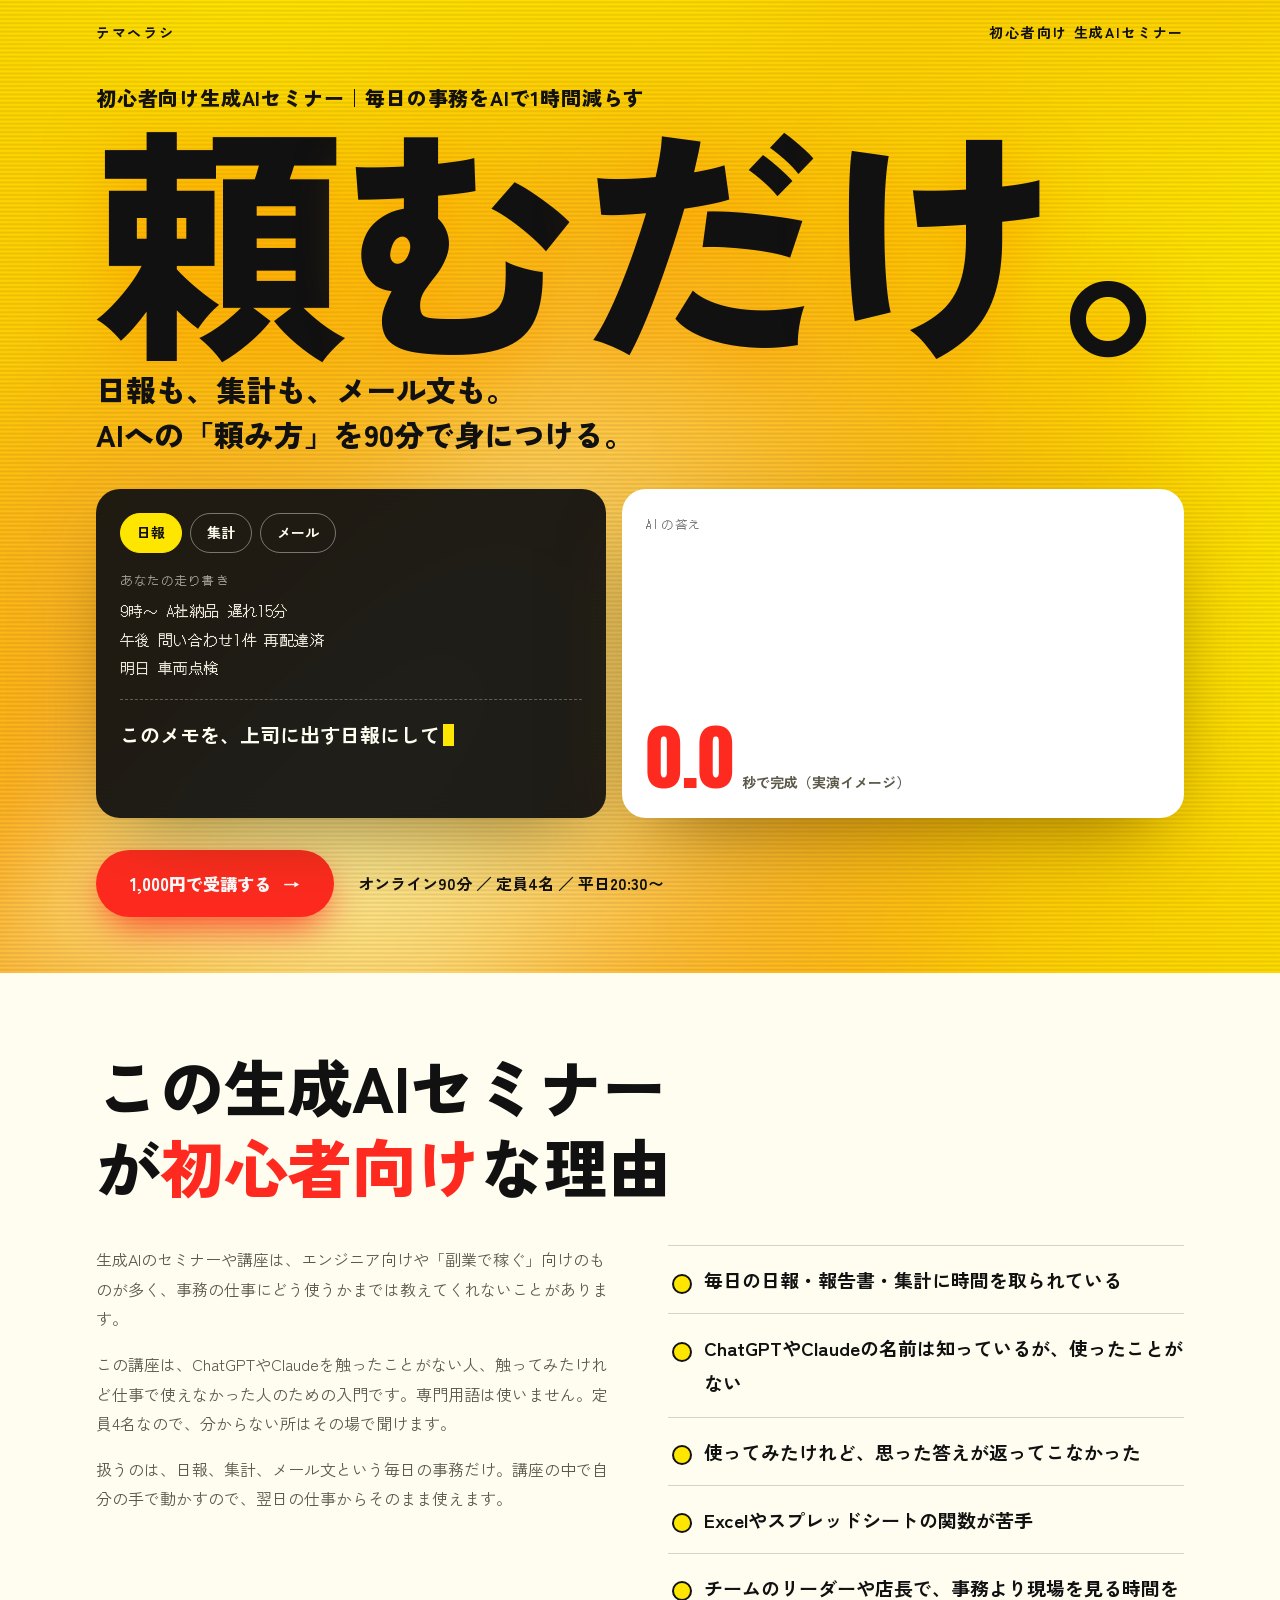
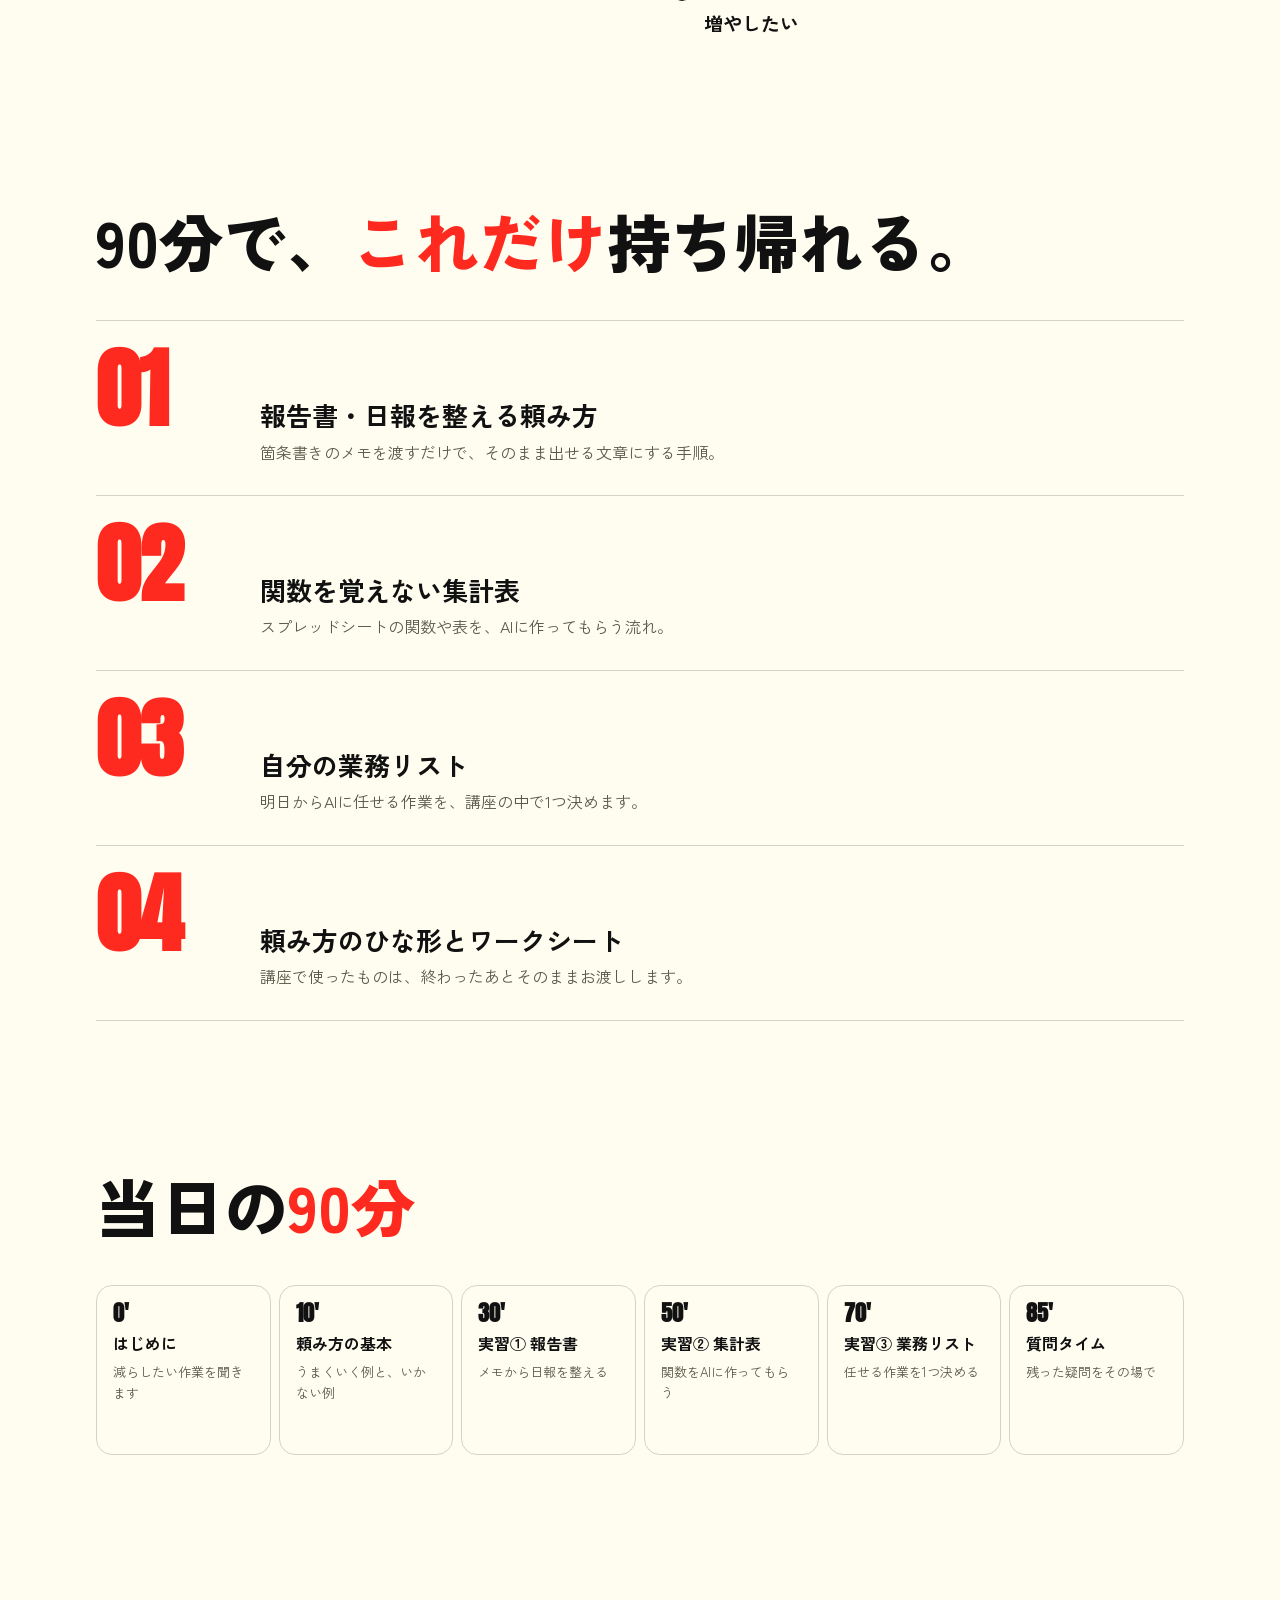
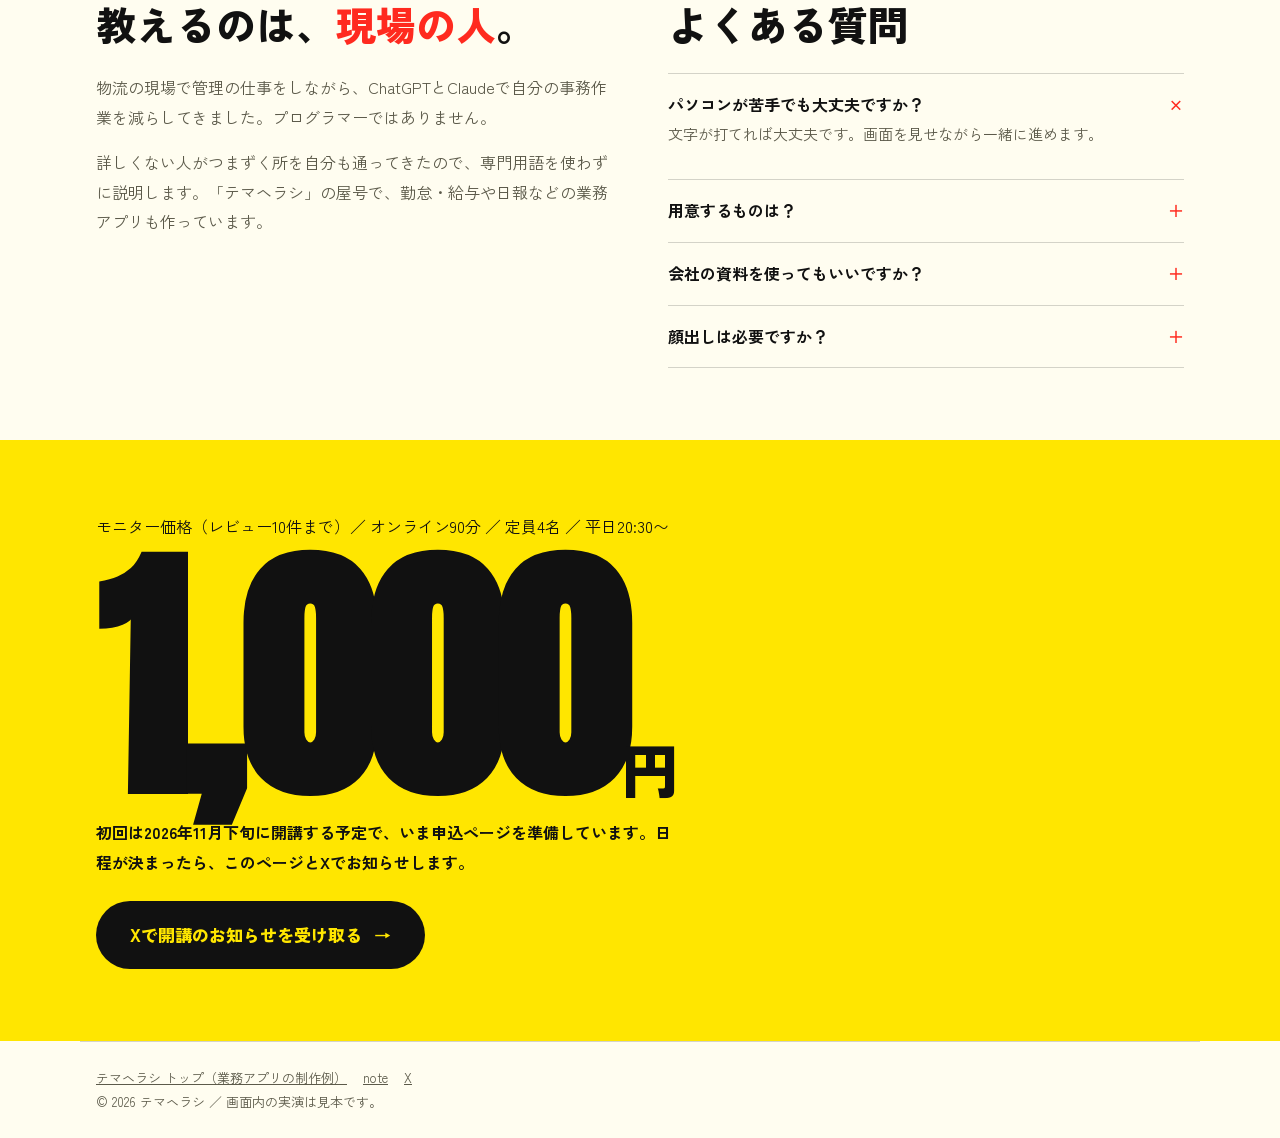
==== lesson/index.html @ b9cdfe09 "初心者向け生成AIセミナーのLPを追加（/lesson/） - 黄×黒の「頼むだけ。」LP。タイトル・説明文・canonical・OGP・構造化データ（Course, FAQPage）入り - トップ" ====
<!DOCTYPE html>
<html lang="ja">
<head>
<meta charset="utf-8">
<meta name="viewport" content="width=device-width, initial-scale=1">
<title>生成AIセミナー 初心者向け｜事務を毎日1時間減らす90分講座｜テマヘラシ</title>
<meta name="description" content="PC作業が苦手な人のための初心者向け生成AIセミナー。日報・集計・メール文をChatGPTやClaudeに任せる頼み方を、少人数のオンライン90分講座で身につけます。">
<link rel="canonical" href="https://soutarou07031812-cpu.github.io/temaherashi/lesson/">
<meta property="og:title" content="頼むだけ。初心者向け生成AIセミナー｜テマヘラシ">
<meta property="og:description" content="PC作業が苦手な人のための初心者向け生成AIセミナー。日報・集計・メール文をChatGPTやClaudeに任せる頼み方を、少人数のオンライン90分講座で身につけます。">
<meta property="og:type" content="website">
<meta property="og:url" content="https://soutarou07031812-cpu.github.io/temaherashi/lesson/">
<meta property="og:image" content="https://soutarou07031812-cpu.github.io/temaherashi/lesson/ogp.png">
<meta name="twitter:card" content="summary_large_image">
<link rel="icon" href="../assets/note-icon.png">
<link rel="preconnect" href="https://fonts.googleapis.com">
<link rel="preconnect" href="https://fonts.gstatic.com" crossorigin>
<script type="application/ld+json">[{"@context": "https://schema.org", "@type": "Course", "name": "初心者向け生成AIセミナー｜毎日の事務をAIで1時間減らす90分講座", "description": "PC作業が苦手な人のための初心者向け生成AIセミナー。日報・集計・メール文をChatGPTやClaudeに任せる頼み方を、少人数のオンライン90分講座で身につけます。", "inLanguage": "ja", "url": "https://soutarou07031812-cpu.github.io/temaherashi/lesson/", "provider": {"@type": "Organization", "name": "テマヘラシ", "url": "https://soutarou07031812-cpu.github.io/temaherashi/"}, "offers": {"@type": "Offer", "price": "1000", "priceCurrency": "JPY", "category": "Paid", "url": "https://soutarou07031812-cpu.github.io/temaherashi/lesson/"}, "hasCourseInstance": {"@type": "CourseInstance", "courseMode": "Online", "courseWorkload": "PT1H30M"}}, {"@context": "https://schema.org", "@type": "FAQPage", "mainEntity": [{"@type": "Question", "name": "パソコンが苦手でも大丈夫ですか？", "acceptedAnswer": {"@type": "Answer", "text": "文字が打てれば大丈夫です。画面を見せながら一緒に進めます。"}}, {"@type": "Question", "name": "用意するものは？", "acceptedAnswer": {"@type": "Answer", "text": "パソコン、Googleアカウント、ChatGPTかClaudeの無料アカウントです。有料プランは不要です。"}}, {"@type": "Question", "name": "会社の資料を使ってもいいですか？", "acceptedAnswer": {"@type": "Answer", "text": "機密情報や個人情報は入力しないでください。実習はサンプルで行います。"}}, {"@type": "Question", "name": "顔出しは必要ですか？", "acceptedAnswer": {"@type": "Answer", "text": "不要です。画面共有も任意です。"}}]}]</script>
<style>body{margin:0}img{max-width:100%}</style>
<link rel="stylesheet" href="https://fonts.googleapis.com/css2?family=Zen+Kaku+Gothic+New:wght@400;700;900&family=Anton&family=DotGothic16&display=swap">
<style>
/* color: 黄(面積の主役・一番明るく目に入る)×黒(文字・最大のコントラスト)×赤(申込ボタンだけ)。 layout: 画面いっぱいに流れる黄色の上に、巨大な「頼むだけ。」。その下でAIが実際に働く様子を見せる */
:root{--bg:#fffdf0;--fg:#111111;--dim:#5c5a4a;--line:rgba(17,17,17,.18);--acc:#ff2a1f;--accfg:#ffffff;
--disp:"Zen Kaku Gothic New","Hiragino Sans","Yu Gothic",sans-serif;--body:"Zen Kaku Gothic New","Hiragino Sans","Yu Gothic",sans-serif;--num:"Anton","Impact",sans-serif;--mono:"DotGothic16",monospace;--dw:900}

*{box-sizing:border-box}
body{background:var(--bg);color:var(--fg);font-family:var(--body);font-size:16px;line-height:1.85;overflow-x:hidden}
.wrap{max-width:1120px;margin:0 auto;padding-left:max(16px,env(safe-area-inset-left,0px));padding-right:max(16px,env(safe-area-inset-right,0px))}
.btn{display:inline-flex;align-items:center;gap:12px;background:var(--acc);color:var(--accfg);font-weight:800;text-decoration:none;
  padding:18px 34px;border-radius:999px;font-size:17px;transition:transform .25s cubic-bezier(.3,1.5,.5,1),box-shadow .25s;box-shadow:0 10px 40px -10px var(--acc)}
.btn i{font-style:normal;transition:transform .25s}.btn:hover{transform:scale(1.05)}.btn:hover i{transform:translateX(6px)}.btn:active{transform:scale(.97)}
.btn:focus-visible,button:focus-visible{outline:3px solid var(--fg);outline-offset:4px}
.rest section .wrap{padding-block:72px}
.rest h2{font-family:var(--disp);font-size:clamp(30px,5.2vw,64px);line-height:1.25;margin:0 0 40px;text-wrap:balance;font-weight:var(--dw)}
.rest h2 em{font-style:normal;color:var(--acc)}
.take{display:grid;gap:0}
.take>div{display:grid;grid-template-columns:minmax(64px,140px) 1fr;gap:24px;align-items:baseline;padding:28px 0;border-top:1px solid var(--line);transition:padding-left .3s}
.take>div:hover{padding-left:16px}
.take>div:last-child{border-bottom:1px solid var(--line)}
.take b{font-family:var(--num);font-size:clamp(40px,7vw,88px);line-height:.9;color:var(--acc);font-weight:var(--dw)}
.take h3{margin:0 0 4px;font-size:clamp(19px,2.4vw,26px);line-height:1.4}.take p{margin:0;color:var(--dim)}
.time{display:grid;grid-template-columns:repeat(6,1fr);gap:8px}
.time div{border:1px solid var(--line);border-radius:16px;padding:16px;min-width:0;display:flex;flex-direction:column;gap:8px;min-height:170px;transition:background .3s,color .3s,transform .3s}
.time div:hover{background:var(--acc);color:var(--accfg);transform:translateY(-6px)}
.time div:hover p{color:inherit}
.time span{font-family:var(--num);font-size:22px;line-height:1;font-weight:var(--dw)}
.time h3{margin:0;font-size:16px;line-height:1.4}.time p{margin:0;font-size:13px;color:var(--dim);line-height:1.6}
.duo{display:grid;grid-template-columns:1fr 1fr;gap:56px}
.duo p{margin:0 0 16px;color:var(--dim)}
.duo h2{font-size:clamp(26px,3.4vw,40px);margin-bottom:24px}
details{border-top:1px solid var(--line);padding:16px 0}details:last-of-type{border-bottom:1px solid var(--line)}
summary{cursor:pointer;font-weight:700;list-style:none;display:flex;justify-content:space-between;gap:16px}
summary::after{content:"＋";color:var(--acc);transition:transform .2s}details[open] summary::after{transform:rotate(45deg)}
details p{margin:8px 0 0;color:var(--dim);font-size:15px}
.end .wrap{padding-block:96px 120px;display:flex;flex-direction:column;gap:24px;align-items:flex-start}
.end .yen{font-family:var(--num);font-size:clamp(88px,21vw,280px);line-height:.85;font-weight:var(--dw);letter-spacing:-.02em}
.end .yen small{font-size:.22em;font-family:var(--body);font-weight:800;letter-spacing:0}
.end p{margin:0;color:var(--dim)}
footer .wrap{padding-block:24px;font-size:13px;color:var(--dim);border-top:1px solid var(--line)}
@media(max-width:820px){.time{grid-template-columns:repeat(2,1fr)}.time div{min-height:0}.duo{grid-template-columns:1fr;gap:40px}.rest section .wrap{padding-block:48px}}
@media(prefers-reduced-motion:reduce){*{transition:none!important;animation:none!important}}


.hero{position:relative;overflow:hidden;color:#111111;background:#ffe600}
#fx{position:absolute;inset:0;width:100%;height:100%;display:block}
.hero .wrap{position:relative;z-index:1;padding-block:20px 56px}
.top{display:flex;justify-content:space-between;font-size:14px;letter-spacing:.12em;font-weight:700}
h1{font-family:var(--disp);font-weight:900;font-size:clamp(72px,19.5vw,300px);line-height:.95;margin:5vh 0 0;letter-spacing:-.04em;white-space:nowrap;
  text-shadow:0 10px 60px rgba(255,150,0,.55)}
h1 span{display:inline-block;animation:rise .9s cubic-bezier(.2,1.2,.3,1) backwards}
h1 span:nth-child(2){animation-delay:.07s}h1 span:nth-child(3){animation-delay:.14s}h1 span:nth-child(4){animation-delay:.21s}h1 span:nth-child(5){animation-delay:.3s}
@keyframes rise{from{transform:translateY(60%) rotate(6deg);opacity:0}}
.sub{font-size:clamp(18px,2.6vw,30px);font-weight:900;margin:16px 0 32px;line-height:1.5}
.demo{display:grid;grid-template-columns:1fr 1.1fr;gap:16px;align-items:stretch}
.card{color:#fffdf0;background:rgba(17,17,17,.94);backdrop-filter:blur(18px);-webkit-backdrop-filter:blur(18px);border-radius:24px;padding:24px;min-width:0;box-shadow:0 30px 80px -30px rgba(90,60,0,.7)}
.card.out{background:#ffffff;color:#111111}
.chips{display:flex;gap:8px;flex-wrap:wrap;margin-bottom:16px}
.chips button{font:inherit;font-weight:700;font-size:14px;border:1.5px solid rgba(255,253,240,.4);background:none;color:#fffdf0;border-radius:999px;padding:6px 16px;cursor:pointer;transition:all .2s}
.chips button[aria-pressed="true"]{background:#ffe600;color:#111111;border-color:#ffe600}
.lab{font-family:var(--mono);font-size:12px;letter-spacing:.14em;opacity:.6;margin-bottom:6px}
.memo{font-family:var(--mono);font-size:15px;line-height:1.9;white-space:pre-wrap;opacity:.9;min-height:5.7em}
.ask{margin-top:16px;border-top:1px dashed rgba(255,243,226,.3);padding-top:16px;font-weight:700;font-size:clamp(16px,1.8vw,20px);min-height:3.6em}
.ask::after{content:"";display:inline-block;width:.55em;height:1.1em;background:#ffe600;vertical-align:-.15em;margin-left:3px;animation:blink .8s steps(1) infinite}
@keyframes blink{50%{opacity:0}}
.res{font-size:clamp(15px,1.7vw,19px);line-height:1.9;white-space:pre-wrap;font-weight:700;min-height:9.5em}
.sec{font-family:var(--num);font-size:clamp(40px,6vw,72px);line-height:1;color:#ff2a1f}
.sec small{font-family:var(--body);font-size:14px;font-weight:700;color:#5c5a4a;margin-left:8px}
.go{margin-top:32px;display:flex;flex-wrap:wrap;gap:16px 24px;align-items:center;font-weight:700}
.hero .btn{background:#ff2a1f;color:#ffffff;box-shadow:0 14px 40px -10px #ff2a1f}
@media(max-width:760px){.demo{grid-template-columns:1fr}h1{margin-top:3vh}}
.end{background:#ffe600}.end p{color:#111111}
h1{margin:4vh 0 0;font-size:inherit;line-height:inherit;letter-spacing:0;white-space:normal;text-shadow:none}
h1 .kw{display:block;font-size:clamp(14px,1.7vw,20px);font-weight:900;line-height:1.6;letter-spacing:.04em}
h1 .big{display:block;font-weight:900;font-size:clamp(72px,19.5vw,300px);line-height:.95;letter-spacing:-.04em;white-space:nowrap;text-shadow:0 10px 60px rgba(255,150,0,.55)}
.top a{color:inherit;text-decoration:none}
.who{display:grid;grid-template-columns:1fr 1fr;gap:16px 56px}
.who ul{margin:0;padding:0;list-style:none}
.who li{padding:16px 0 16px 36px;border-top:1px solid var(--line);position:relative;font-weight:700;font-size:clamp(16px,1.8vw,19px)}
.who li::before{content:"";position:absolute;left:4px;top:1.45em;width:16px;height:16px;border-radius:50%;background:#ffe600;border:2px solid var(--fg)}
.who p{margin:0 0 16px;color:var(--dim)}
.end .note{max-width:36em;color:#111111;font-weight:700}
.end .btn{background:#111111;color:#ffe600;box-shadow:none}
footer a{color:inherit;margin-right:16px}
@media(max-width:820px){.who{grid-template-columns:1fr}}
</style>
</head>
<body>


<section class="hero">
  <canvas id="fx" aria-hidden="true"></canvas>
  <div class="wrap">
    <div class="top"><a href="../"><b>テマヘラシ</b></a><span>初心者向け 生成AIセミナー</span></div>
    <h1><small class="kw">初心者向け生成AIセミナー｜毎日の事務をAIで1時間減らす</small><b class="big" aria-label="頼むだけ。"><span>頼</span><span>む</span><span>だ</span><span>け</span><span>。</span></b></h1>
    <p class="sub">日報も、集計も、メール文も。<br>AIへの「頼み方」を90分で身につける。</p>
    <div class="demo">
      <div class="card">
        <div class="chips" id="chips"></div>
        <div class="lab">あなたの走り書き</div><div class="memo" id="memo"></div>
        <div class="ask" id="ask" aria-live="off"></div>
      </div>
      <div class="card out">
        <div class="lab">AIの答え</div><div class="res" id="res"></div>
        <div class="sec"><span id="sec">0.0</span><small>秒で完成（実演イメージ）</small></div>
      </div>
    </div>
    <div class="go"><a class="btn" href="#apply">1,000円で受講する <i>→</i></a><span>オンライン90分 ／ 定員4名 ／ 平日20:30〜</span></div>
  </div>
</section>

<div class="rest">
<section><div class="wrap">
  <h2>この生成AIセミナーが<em>初心者向け</em>な理由</h2>
  <div class="who">
    <div>
      <p>生成AIのセミナーや講座は、エンジニア向けや「副業で稼ぐ」向けのものが多く、事務の仕事にどう使うかまでは教えてくれないことがあります。</p>
      <p>この講座は、ChatGPTやClaudeを触ったことがない人、触ってみたけれど仕事で使えなかった人のための入門です。専門用語は使いません。定員4名なので、分からない所はその場で聞けます。</p>
      <p>扱うのは、日報、集計、メール文という毎日の事務だけ。講座の中で自分の手で動かすので、翌日の仕事からそのまま使えます。</p>
    </div>
    <ul>
      <li>毎日の日報・報告書・集計に時間を取られている</li>
      <li>ChatGPTやClaudeの名前は知っているが、使ったことがない</li>
      <li>使ってみたけれど、思った答えが返ってこなかった</li>
      <li>Excelやスプレッドシートの関数が苦手</li>
      <li>チームのリーダーや店長で、事務より現場を見る時間を増やしたい</li>
    </ul>
  </div>
</div></section>
<section><div class="wrap">
  <h2>90分で、<em>これだけ</em>持ち帰れる。</h2>
  <div class="take">
    <div><b>01</b><div><h3>報告書・日報を整える頼み方</h3><p>箇条書きのメモを渡すだけで、そのまま出せる文章にする手順。</p></div></div>
    <div><b>02</b><div><h3>関数を覚えない集計表</h3><p>スプレッドシートの関数や表を、AIに作ってもらう流れ。</p></div></div>
    <div><b>03</b><div><h3>自分の業務リスト</h3><p>明日からAIに任せる作業を、講座の中で1つ決めます。</p></div></div>
    <div><b>04</b><div><h3>頼み方のひな形とワークシート</h3><p>講座で使ったものは、終わったあとそのままお渡しします。</p></div></div>
  </div>
</div></section>
<section><div class="wrap">
  <h2>当日の<em>90分</em></h2>
  <div class="time">
    <div><span>0'</span><h3>はじめに</h3><p>減らしたい作業を聞きます</p></div>
    <div><span>10'</span><h3>頼み方の基本</h3><p>うまくいく例と、いかない例</p></div>
    <div><span>30'</span><h3>実習① 報告書</h3><p>メモから日報を整える</p></div>
    <div><span>50'</span><h3>実習② 集計表</h3><p>関数をAIに作ってもらう</p></div>
    <div><span>70'</span><h3>実習③ 業務リスト</h3><p>任せる作業を1つ決める</p></div>
    <div><span>85'</span><h3>質問タイム</h3><p>残った疑問をその場で</p></div>
  </div>
</div></section>
<section><div class="wrap duo">
  <div><h2>教えるのは、<em>現場の人</em>。</h2>
    <p>物流の現場で管理の仕事をしながら、ChatGPTとClaudeで自分の事務作業を減らしてきました。プログラマーではありません。</p>
    <p>詳しくない人がつまずく所を自分も通ってきたので、専門用語を使わずに説明します。「テマヘラシ」の屋号で、勤怠・給与や日報などの業務アプリも作っています。</p></div>
  <div><h2>よくある質問</h2>
    <details open><summary>パソコンが苦手でも大丈夫ですか？</summary><p>文字が打てれば大丈夫です。画面を見せながら一緒に進めます。</p></details>
    <details><summary>用意するものは？</summary><p>パソコン、Googleアカウント、ChatGPTかClaudeの無料アカウントです。有料プランは不要です。</p></details>
    <details><summary>会社の資料を使ってもいいですか？</summary><p>機密情報や個人情報は入力しないでください。実習はサンプルで行います。</p></details>
    <details><summary>顔出しは必要ですか？</summary><p>不要です。画面共有も任意です。</p></details>
  </div>
</div></section>
<section class="end" id="apply"><div class="wrap">
  <p>モニター価格（レビュー10件まで）／ オンライン90分 ／ 定員4名 ／ 平日20:30〜</p>
  <div class="yen">1,000<small>円</small></div>
  <p class="note">初回は2026年11月下旬に開講する予定で、いま申込ページを準備しています。日程が決まったら、このページとXでお知らせします。</p>
  <a class="btn" href="https://x.com/DuckyWebman" target="_blank" rel="noopener">Xで開講のお知らせを受け取る <i>→</i></a>
</div></section>
<footer><div class="wrap"><a href="../">テマヘラシ トップ（業務アプリの制作例）</a><a href="https://note.com/temaherashi117" target="_blank" rel="noopener">note</a><a href="https://x.com/DuckyWebman" target="_blank" rel="noopener">X</a><br>© 2026 テマヘラシ ／ 画面内の実演は見本です。</div></footer>
</div>

<script>
(function(){ // 背景：流れる色（WebGL）
const c=document.getElementById('fx');const gl=c.getContext('webgl');if(!gl)return;
const vs='attribute vec2 p;void main(){gl_Position=vec4(p,0.,1.);}';
const fs=`precision highp float;uniform vec2 r;uniform float t;
float n(vec2 p){return sin(p.x)*sin(p.y);}
void main(){vec2 u=gl_FragCoord.xy/r;vec2 p=u*vec2(r.x/r.y,1.)*2.2;
 for(int i=1;i<5;i++){float f=float(i);p+=vec2(sin(p.y*1.3*f+t*.35+f),cos(p.x*1.1*f-t*.3+f*1.7))*.42/f;}
 float a=.5+.5*n(p*1.2+t*.1);float b=.5+.5*n(p.yx*.9-t*.13+2.);
 vec3 c1=vec3(1.,.90,0.),c2=vec3(1.,.74,0.),c3=vec3(1.,.50,0.),c4=vec3(1.,1.,.72);
 vec3 col=mix(c1,c2,smoothstep(.2,.8,a));col=mix(col,c3,smoothstep(.6,.98,b)*.55);col=mix(col,c4,pow(a*b,3.)*.9);
 col*=.96+.04*sin(gl_FragCoord.y*1.5);gl_FragColor=vec4(col,1.);}`;
function sh(t,s){const o=gl.createShader(t);gl.shaderSource(o,s);gl.compileShader(o);return o}
const pr=gl.createProgram();gl.attachShader(pr,sh(gl.VERTEX_SHADER,vs));gl.attachShader(pr,sh(gl.FRAGMENT_SHADER,fs));gl.linkProgram(pr);gl.useProgram(pr);
gl.bindBuffer(gl.ARRAY_BUFFER,gl.createBuffer());gl.bufferData(gl.ARRAY_BUFFER,new Float32Array([-1,-1,1,-1,-1,1,1,1]),gl.STATIC_DRAW);
const l=gl.getAttribLocation(pr,'p');gl.enableVertexAttribArray(l);gl.vertexAttribPointer(l,2,gl.FLOAT,false,0,0);
const ur=gl.getUniformLocation(pr,'r'),ut=gl.getUniformLocation(pr,'t');
function rs(){const d=Math.min(devicePixelRatio,1.5);c.width=c.clientWidth*d;c.height=c.clientHeight*d;gl.viewport(0,0,c.width,c.height);gl.uniform2f(ur,c.width,c.height)}
rs();addEventListener('resize',rs);const still=matchMedia('(prefers-reduced-motion:reduce)').matches;
(function f(now){gl.uniform1f(ut,now/1000);gl.drawArrays(gl.TRIANGLE_STRIP,0,4);if(!still)requestAnimationFrame(f)})(0);
})();
(function(){ // 実演
const D=[
 {k:'日報',memo:'9時〜 A社納品 遅れ15分\n午後 問い合わせ1件 再配達済\n明日 車両点検',ask:'このメモを、上司に出す日報にして',
  res:'【本日の業務報告】\n・A社への納品を完了（交通事情により15分遅れ）\n・午後にお問い合わせ1件、再配達で対応済み\n・明日は車両点検を予定しています'},
 {k:'集計',memo:'月 42件 / 火 38件 / 水 51件\n木 47件 / 金 55件',ask:'合計と1日の平均を出して。表計算の式も教えて',
  res:'合計 233件 ／ 1日平均 46.6件\n最多は金曜の55件、最少は火曜の38件\n\n貼れる式：=SUM(B2:B6)\n　　　　　=AVERAGE(B2:B6)'},
 {k:'メール',memo:'来週の会議 火曜→木曜に変更\n15時 場所同じ ごめん',ask:'これを丁寧なお知らせメールにして',
  res:'件名：【日程変更】来週の定例会議について\n\n来週の会議を、火曜から木曜の15時に\n変更させてください。場所は変わりません。\n急なお願いで申し訳ありません。'}];
const $=id=>document.getElementById(id),chips=$('chips'),memo=$('memo'),ask=$('ask'),res=$('res'),sec=$('sec');
let run=0,auto=true;const wait=ms=>new Promise(r=>setTimeout(r,ms));
D.forEach((d,i)=>{const b=document.createElement('button');b.type='button';b.id='chip'+i;b.textContent=d.k;b.onclick=()=>{auto=false;play(i)};chips.appendChild(b)});
const G='▓▒░#%&@＊■□◆';
async function play(i){const me=++run,d=D[i];[...chips.children].forEach((b,j)=>b.setAttribute('aria-pressed',j===i));
 memo.textContent=d.memo;ask.textContent='';res.textContent='';sec.textContent='0.0';
 if(matchMedia('(prefers-reduced-motion:reduce)').matches){ask.textContent=d.ask;res.textContent=d.res;sec.textContent='3.2';return}
 await wait(500);for(let n=1;n<=d.ask.length;n++){if(me!==run)return;ask.textContent=d.ask.slice(0,n);await wait(55)}
 await wait(450);const t0=performance.now(),L=d.res.length;
 for(let n=0;n<=L;n+=2){if(me!==run)return;let s=d.res.slice(0,n);for(let k=0;k<6&&n+k<L;k++){const ch=d.res[n+k];s+=ch==='\n'?'\n':G[Math.random()*G.length|0]}
  res.textContent=s;sec.textContent=((performance.now()-t0)/1000).toFixed(1);await wait(28)}
 res.textContent=d.res;await wait(3600);if(me===run&&auto)play((i+1)%D.length)}
play(0);
})();
</script>
</body>
</html>
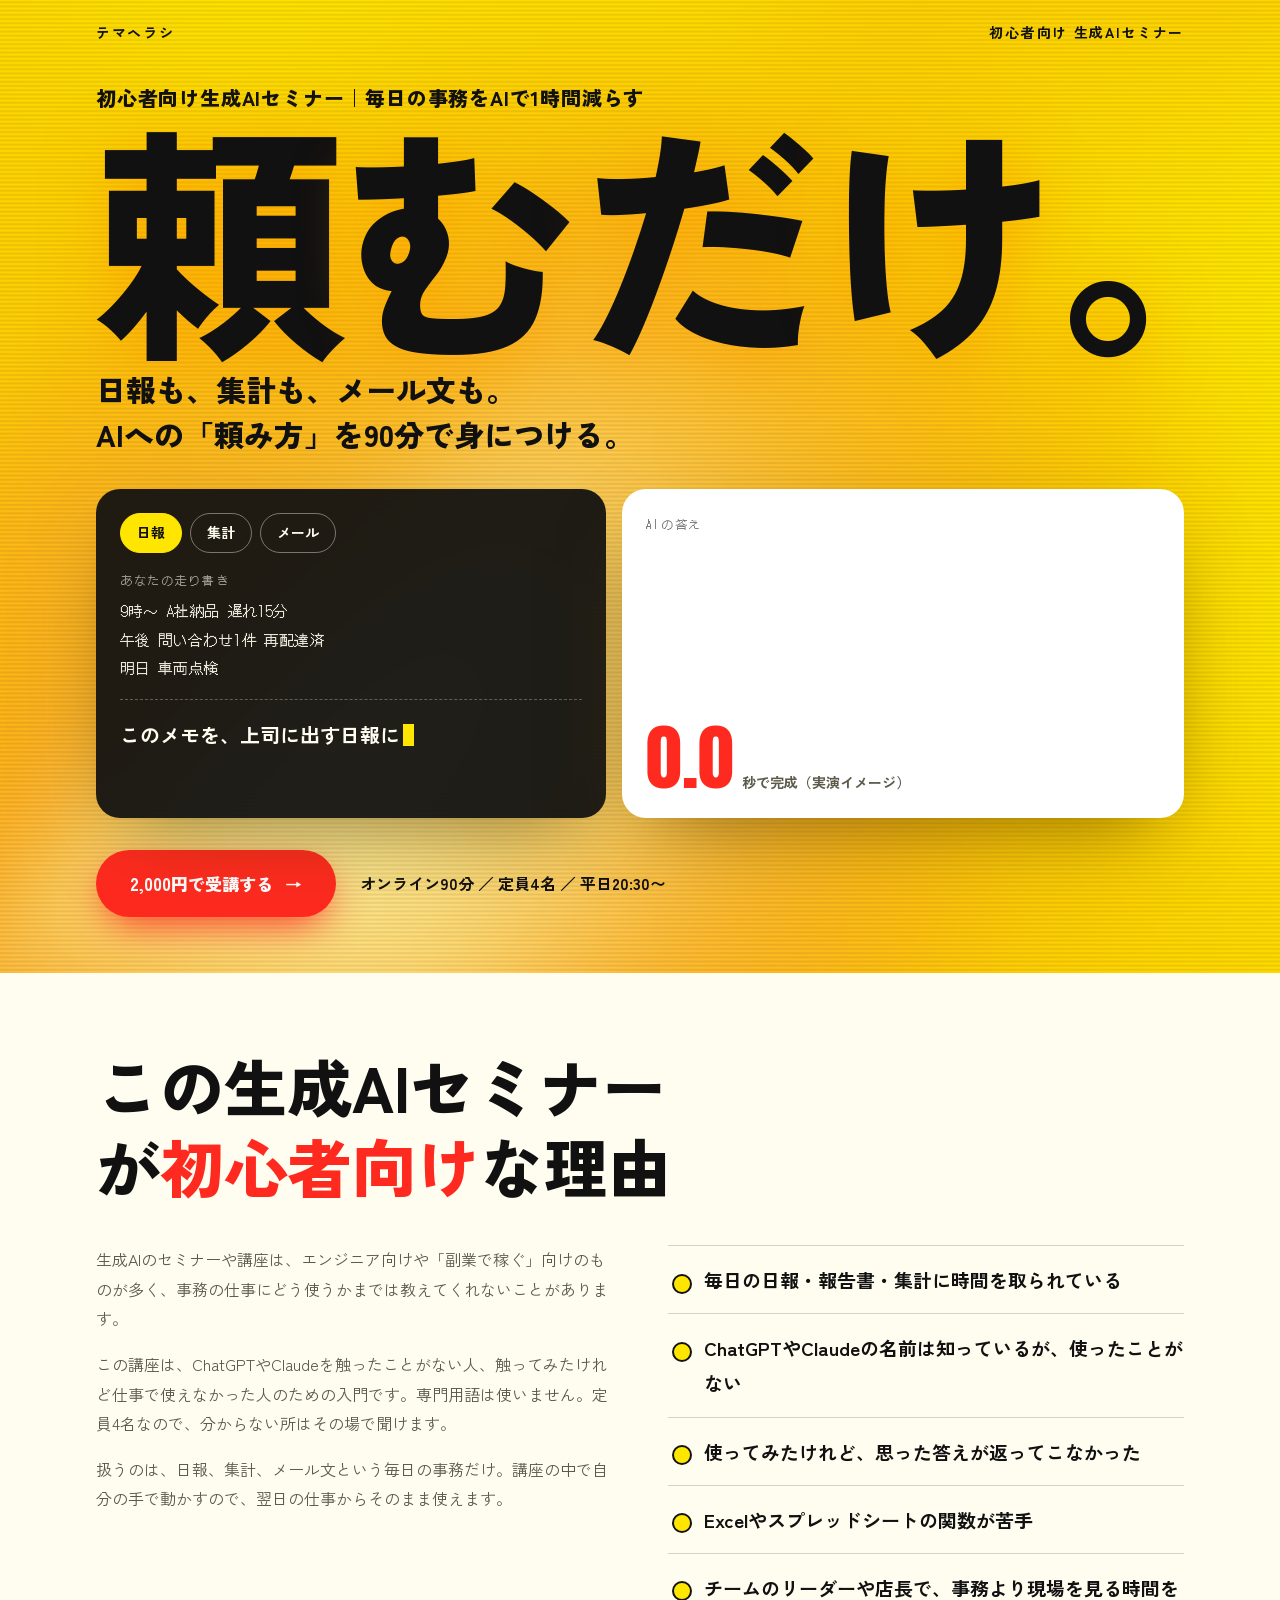
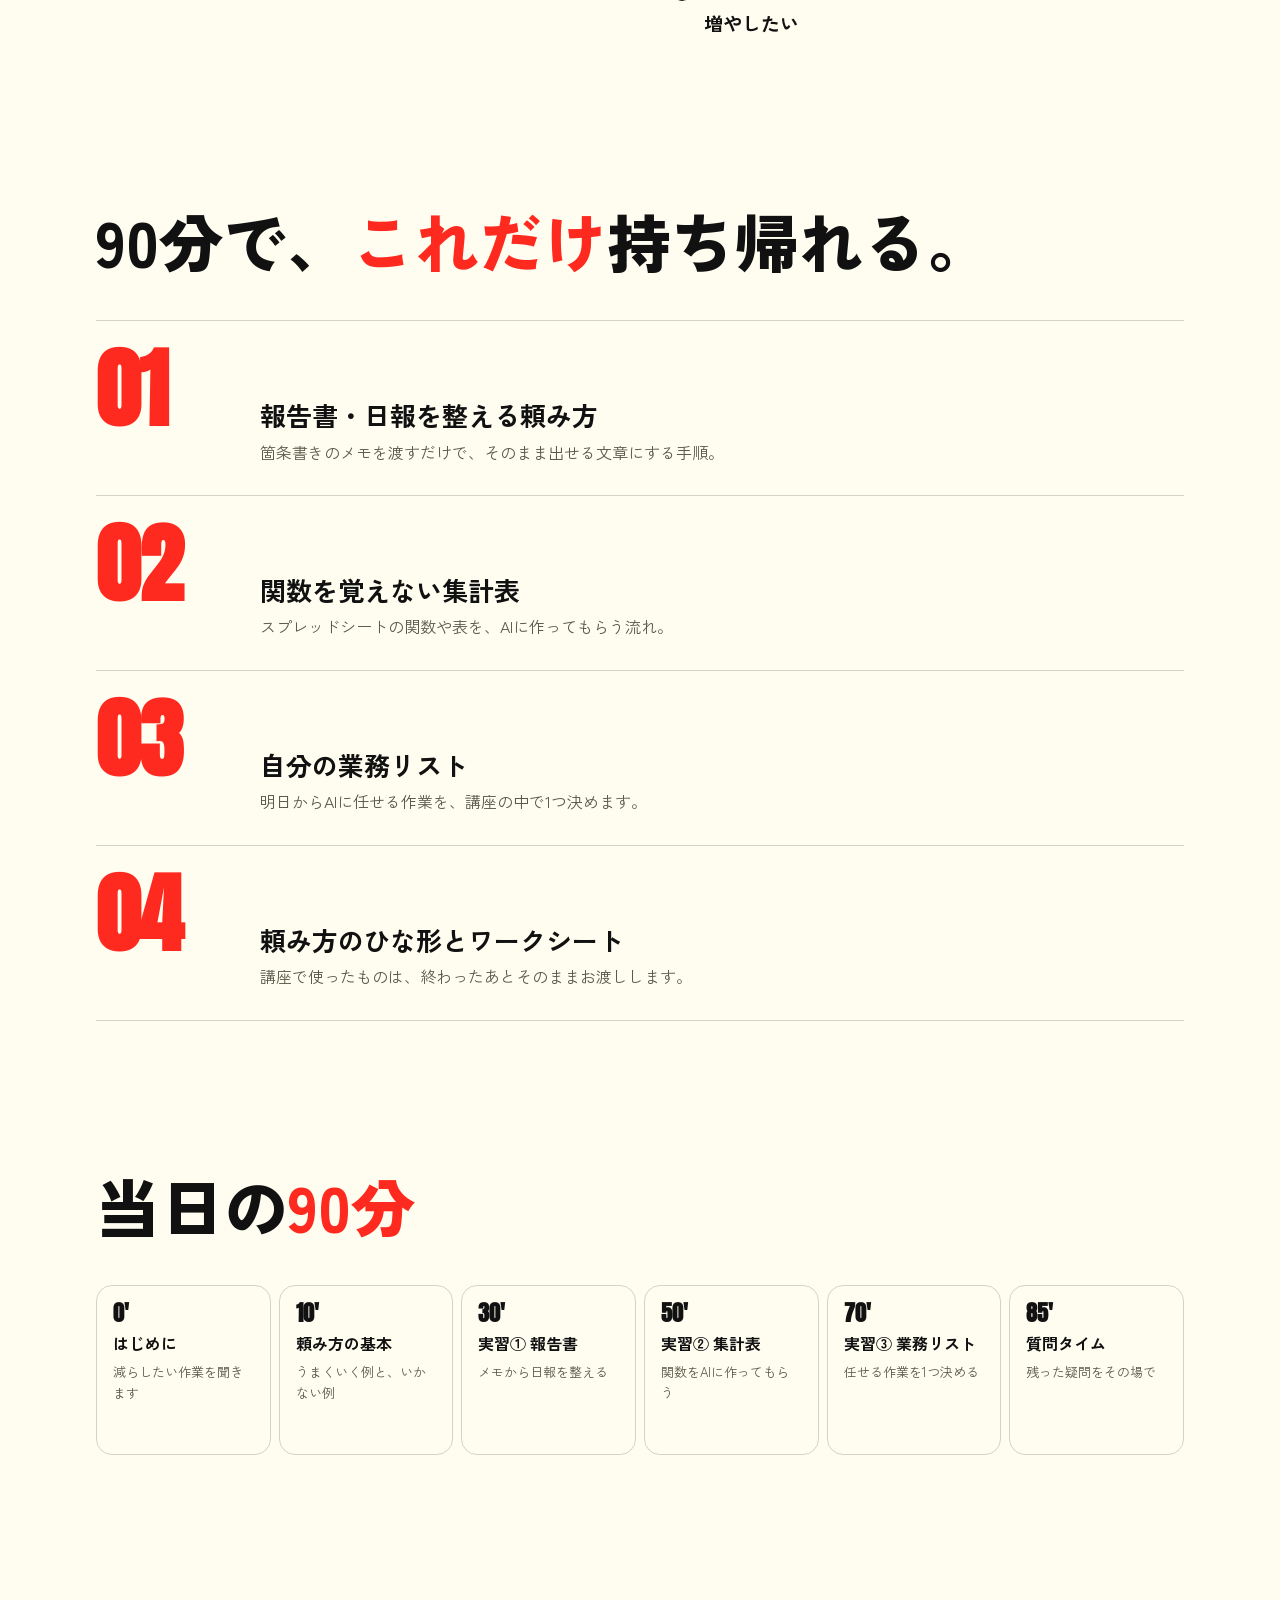
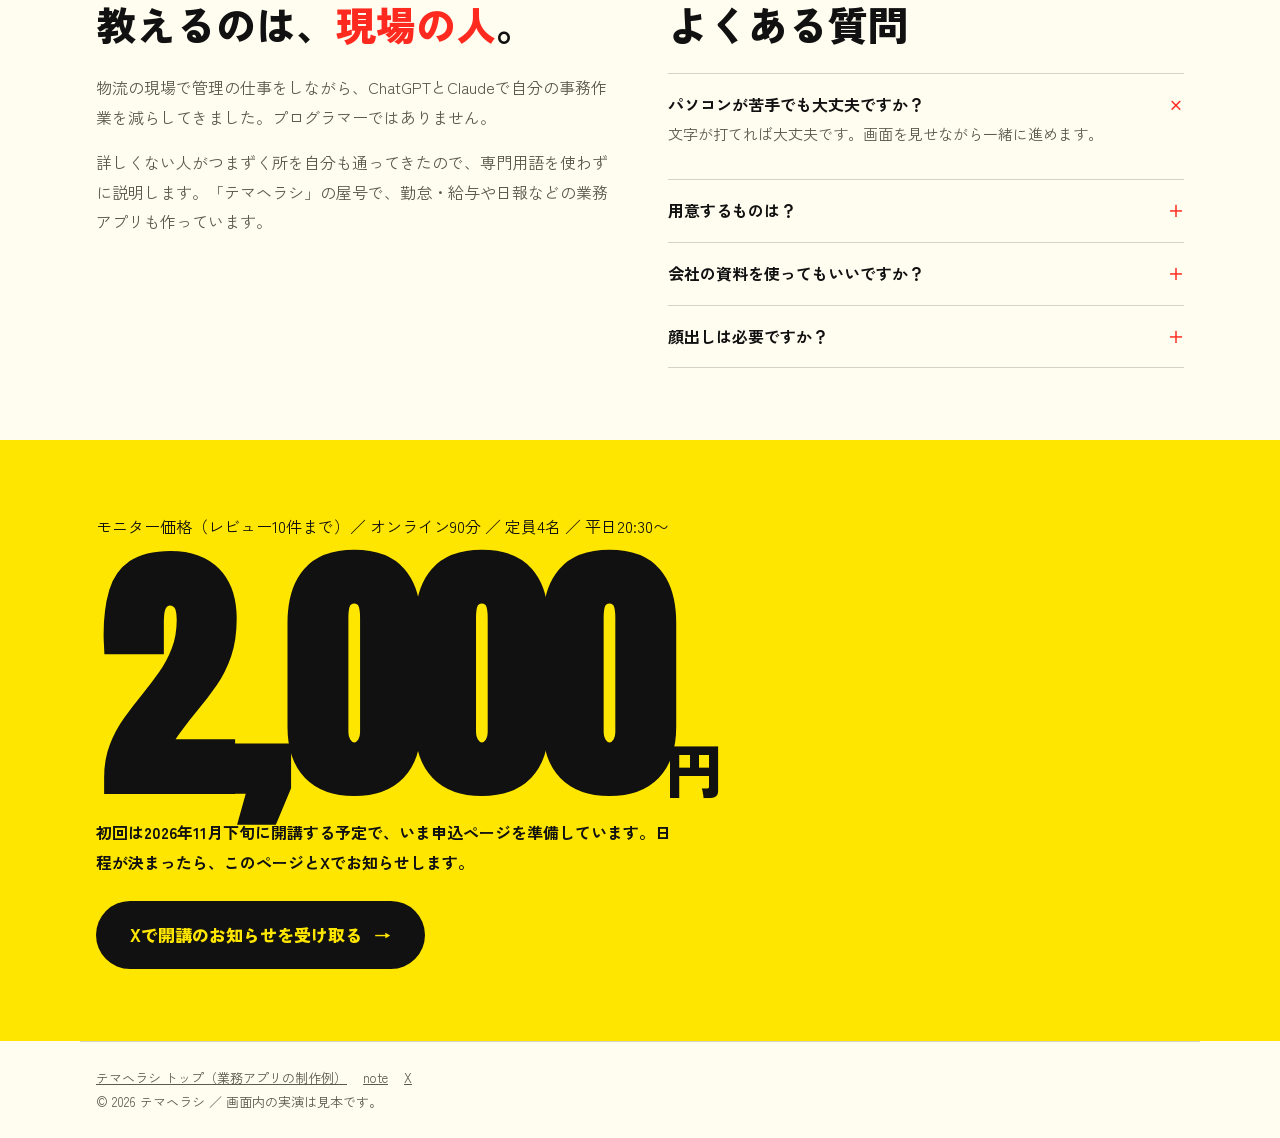
==== commit 25d17a8e: "LPの受講料を2,000円に変更 Co-Authored-By: Claude Opus 5.5 <noreply@anthropic.com> Claude-Session: https://cla" ====
--- a/lesson/index.html
+++ b/lesson/index.html
@@ -15,7 +15,7 @@
 <link rel="icon" href="../assets/note-icon.png">
 <link rel="preconnect" href="https://fonts.googleapis.com">
 <link rel="preconnect" href="https://fonts.gstatic.com" crossorigin>
-<script type="application/ld+json">[{"@context": "https://schema.org", "@type": "Course", "name": "初心者向け生成AIセミナー｜毎日の事務をAIで1時間減らす90分講座", "description": "PC作業が苦手な人のための初心者向け生成AIセミナー。日報・集計・メール文をChatGPTやClaudeに任せる頼み方を、少人数のオンライン90分講座で身につけます。", "inLanguage": "ja", "url": "https://soutarou07031812-cpu.github.io/temaherashi/lesson/", "provider": {"@type": "Organization", "name": "テマヘラシ", "url": "https://soutarou07031812-cpu.github.io/temaherashi/"}, "offers": {"@type": "Offer", "price": "1000", "priceCurrency": "JPY", "category": "Paid", "url": "https://soutarou07031812-cpu.github.io/temaherashi/lesson/"}, "hasCourseInstance": {"@type": "CourseInstance", "courseMode": "Online", "courseWorkload": "PT1H30M"}}, {"@context": "https://schema.org", "@type": "FAQPage", "mainEntity": [{"@type": "Question", "name": "パソコンが苦手でも大丈夫ですか？", "acceptedAnswer": {"@type": "Answer", "text": "文字が打てれば大丈夫です。画面を見せながら一緒に進めます。"}}, {"@type": "Question", "name": "用意するものは？", "acceptedAnswer": {"@type": "Answer", "text": "パソコン、Googleアカウント、ChatGPTかClaudeの無料アカウントです。有料プランは不要です。"}}, {"@type": "Question", "name": "会社の資料を使ってもいいですか？", "acceptedAnswer": {"@type": "Answer", "text": "機密情報や個人情報は入力しないでください。実習はサンプルで行います。"}}, {"@type": "Question", "name": "顔出しは必要ですか？", "acceptedAnswer": {"@type": "Answer", "text": "不要です。画面共有も任意です。"}}]}]</script>
+<script type="application/ld+json">[{"@context": "https://schema.org", "@type": "Course", "name": "初心者向け生成AIセミナー｜毎日の事務をAIで1時間減らす90分講座", "description": "PC作業が苦手な人のための初心者向け生成AIセミナー。日報・集計・メール文をChatGPTやClaudeに任せる頼み方を、少人数のオンライン90分講座で身につけます。", "inLanguage": "ja", "url": "https://soutarou07031812-cpu.github.io/temaherashi/lesson/", "provider": {"@type": "Organization", "name": "テマヘラシ", "url": "https://soutarou07031812-cpu.github.io/temaherashi/"}, "offers": {"@type": "Offer", "price": "2000", "priceCurrency": "JPY", "category": "Paid", "url": "https://soutarou07031812-cpu.github.io/temaherashi/lesson/"}, "hasCourseInstance": {"@type": "CourseInstance", "courseMode": "Online", "courseWorkload": "PT1H30M"}}, {"@context": "https://schema.org", "@type": "FAQPage", "mainEntity": [{"@type": "Question", "name": "パソコンが苦手でも大丈夫ですか？", "acceptedAnswer": {"@type": "Answer", "text": "文字が打てれば大丈夫です。画面を見せながら一緒に進めます。"}}, {"@type": "Question", "name": "用意するものは？", "acceptedAnswer": {"@type": "Answer", "text": "パソコン、Googleアカウント、ChatGPTかClaudeの無料アカウントです。有料プランは不要です。"}}, {"@type": "Question", "name": "会社の資料を使ってもいいですか？", "acceptedAnswer": {"@type": "Answer", "text": "機密情報や個人情報は入力しないでください。実習はサンプルで行います。"}}, {"@type": "Question", "name": "顔出しは必要ですか？", "acceptedAnswer": {"@type": "Answer", "text": "不要です。画面共有も任意です。"}}]}]</script>
 <style>body{margin:0}img{max-width:100%}</style>
 <link rel="stylesheet" href="https://fonts.googleapis.com/css2?family=Zen+Kaku+Gothic+New:wght@400;700;900&family=Anton&family=DotGothic16&display=swap">
 <style>
@@ -124,7 +124,7 @@
         <div class="sec"><span id="sec">0.0</span><small>秒で完成（実演イメージ）</small></div>
       </div>
     </div>
-    <div class="go"><a class="btn" href="#apply">1,000円で受講する <i>→</i></a><span>オンライン90分 ／ 定員4名 ／ 平日20:30〜</span></div>
+    <div class="go"><a class="btn" href="#apply">2,000円で受講する <i>→</i></a><span>オンライン90分 ／ 定員4名 ／ 平日20:30〜</span></div>
   </div>
 </section>
 
@@ -179,7 +179,7 @@
 </div></section>
 <section class="end" id="apply"><div class="wrap">
   <p>モニター価格（レビュー10件まで）／ オンライン90分 ／ 定員4名 ／ 平日20:30〜</p>
-  <div class="yen">1,000<small>円</small></div>
+  <div class="yen">2,000<small>円</small></div>
   <p class="note">初回は2026年11月下旬に開講する予定で、いま申込ページを準備しています。日程が決まったら、このページとXでお知らせします。</p>
   <a class="btn" href="https://x.com/DuckyWebman" target="_blank" rel="noopener">Xで開講のお知らせを受け取る <i>→</i></a>
 </div></section>
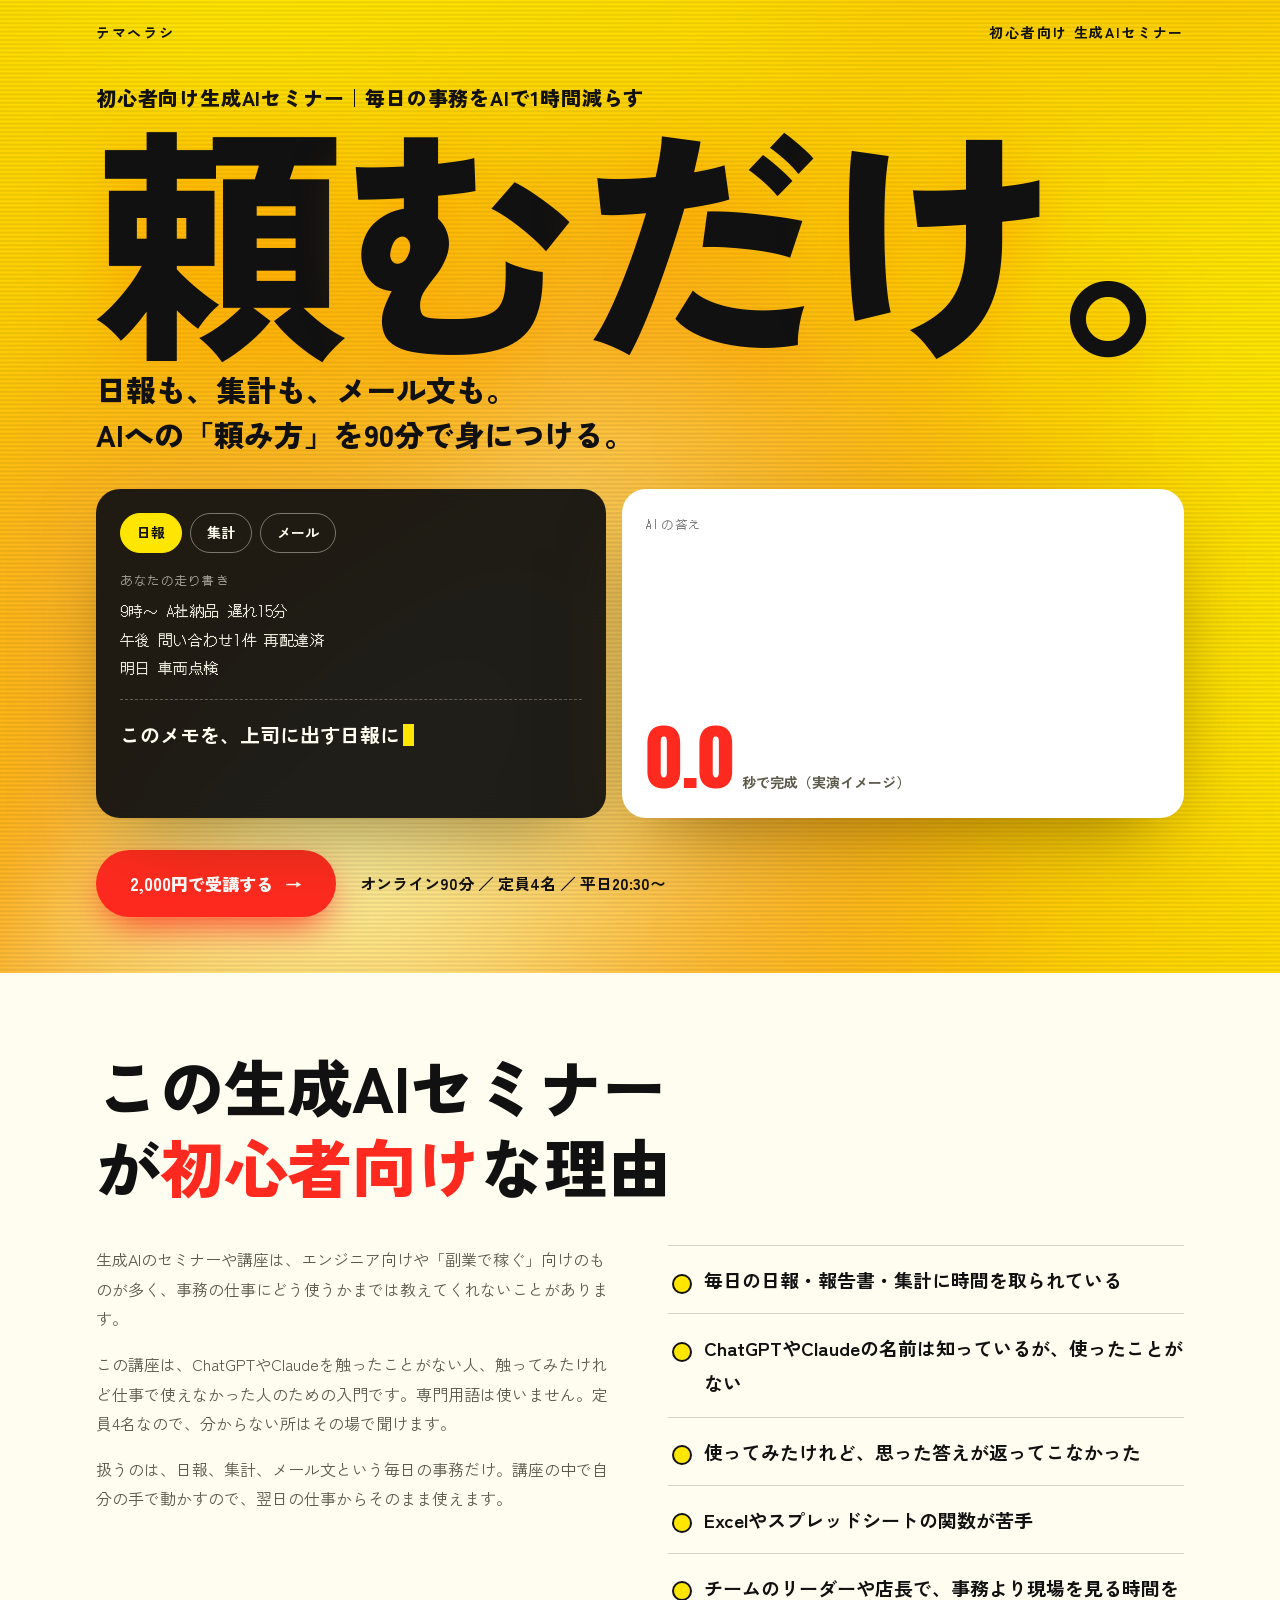
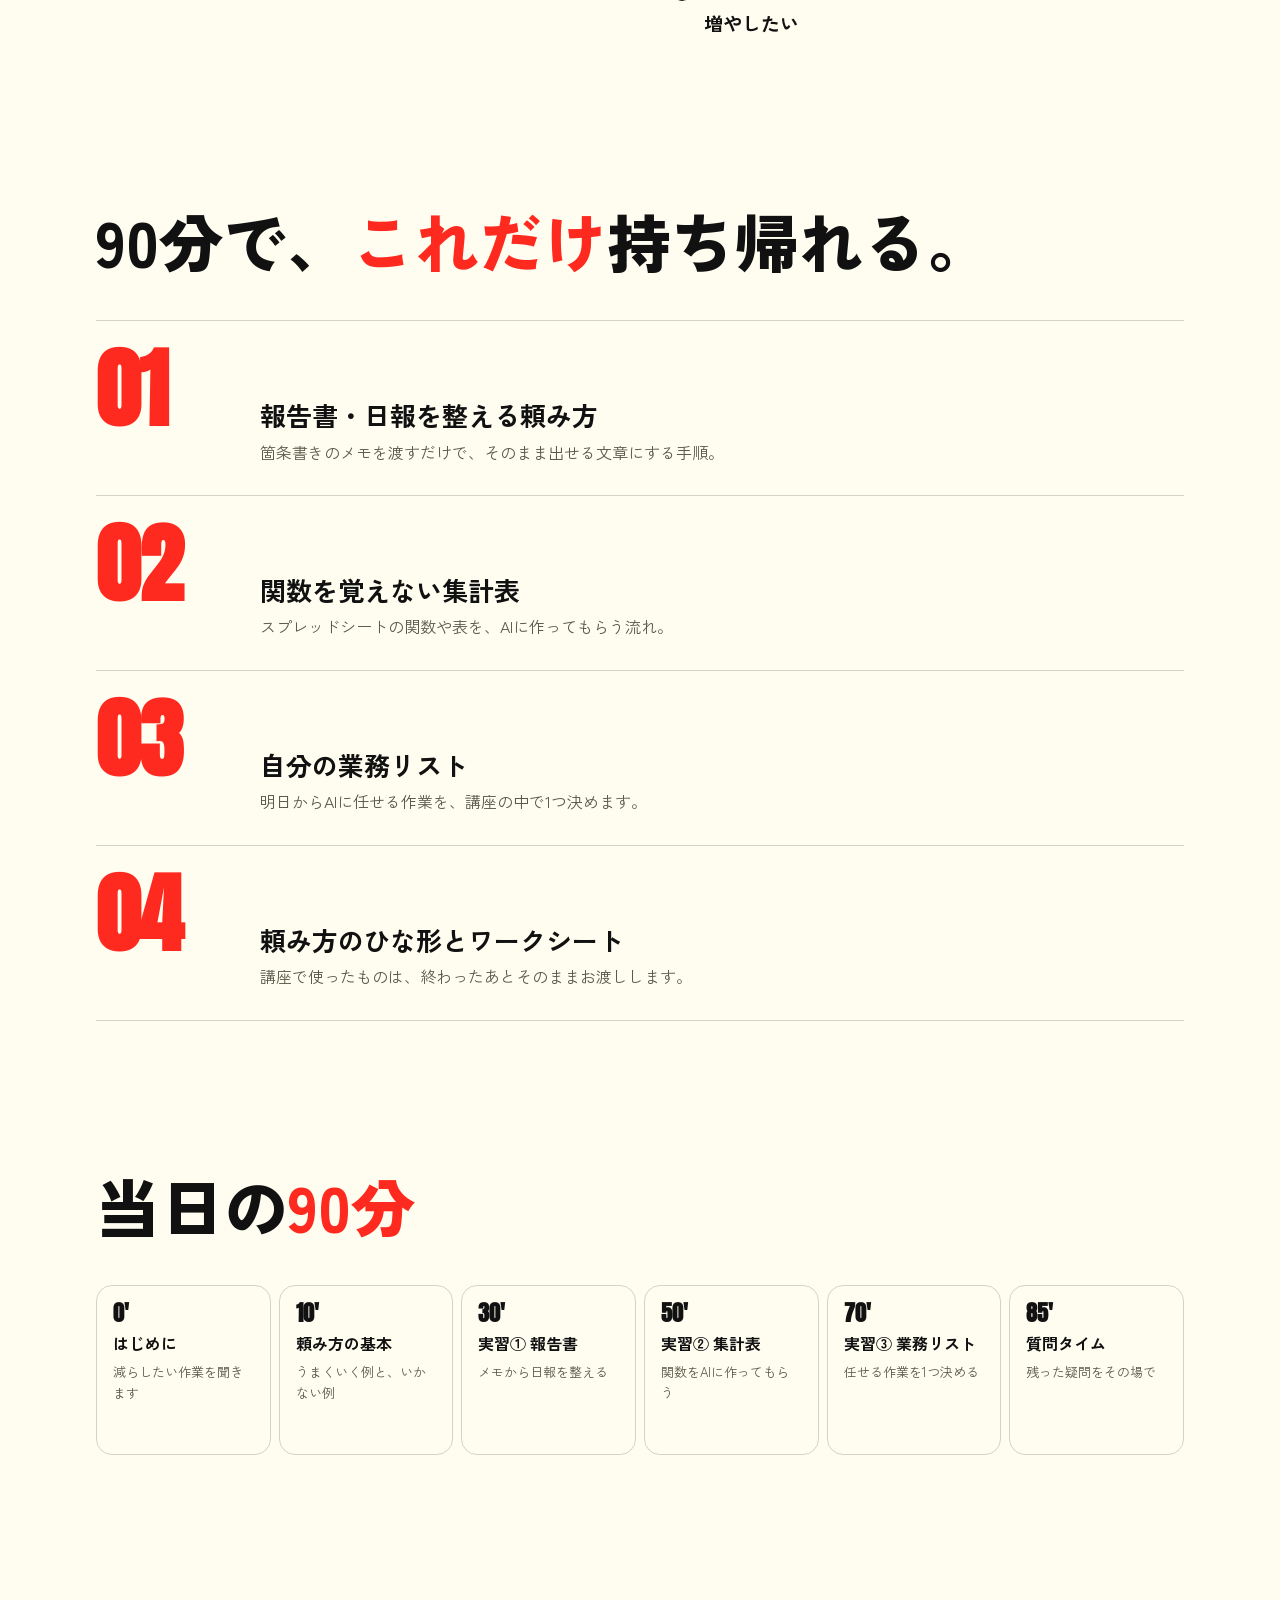
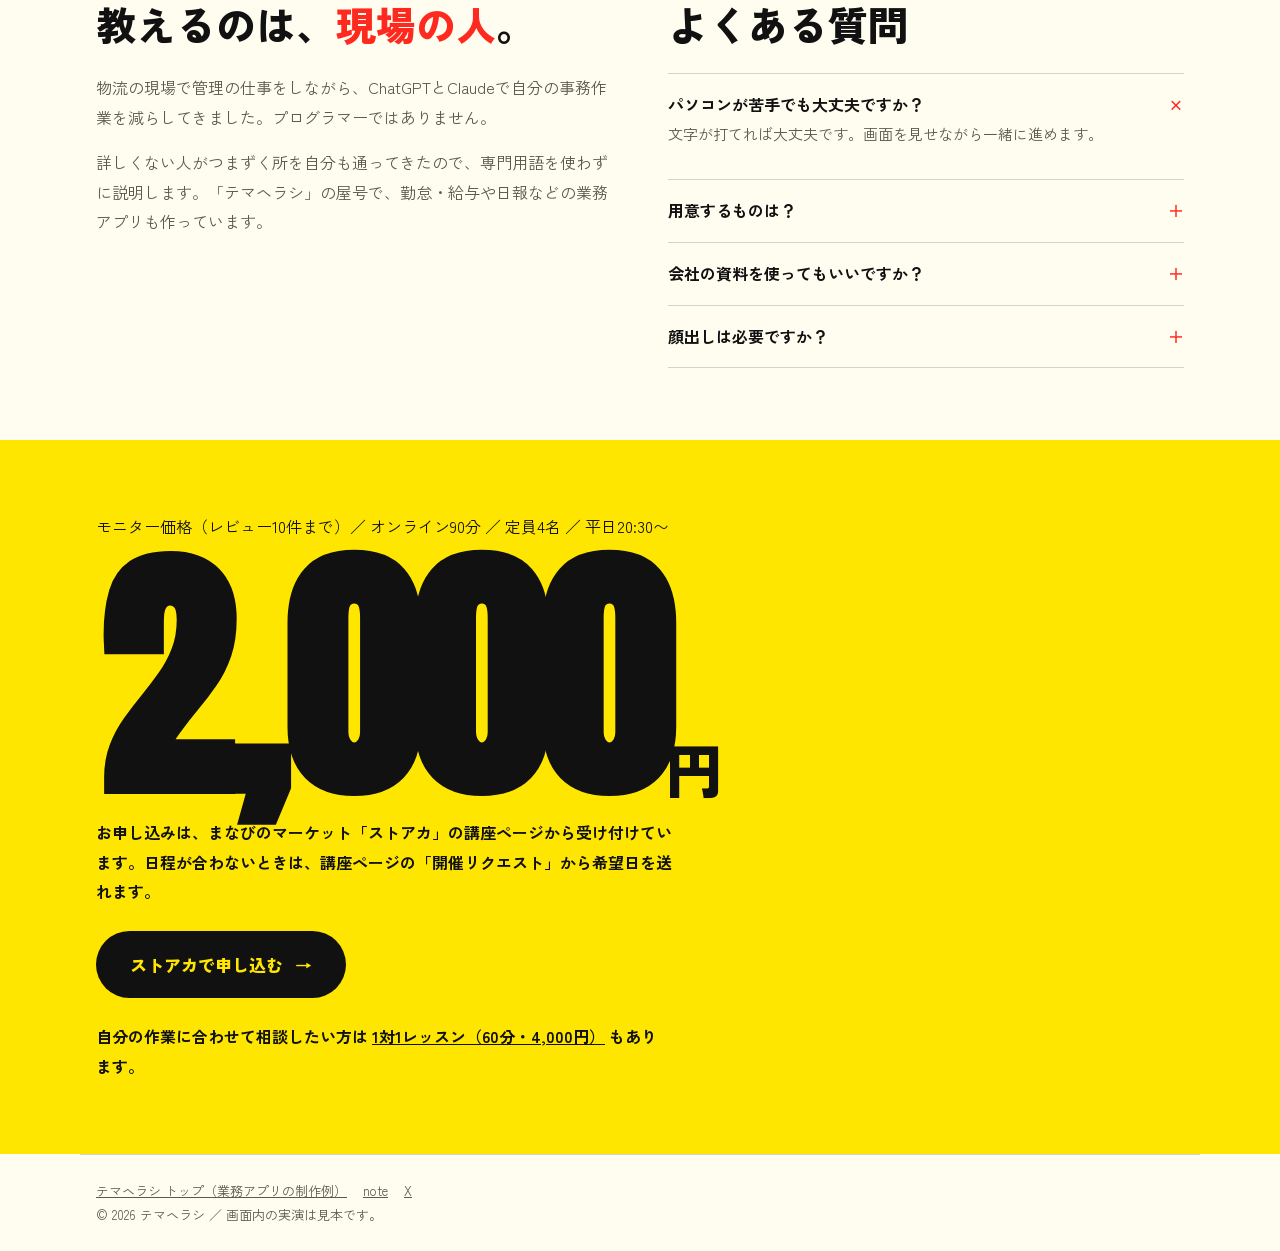
==== commit 12f6cbee: "LPの申込ボタンをストアカ講座ページに差し替え Co-Authored-By: Claude Opus 5.5 <noreply@anthropic.com> Claude-Session: http" ====
--- a/lesson/index.html
+++ b/lesson/index.html
@@ -180,8 +180,9 @@
 <section class="end" id="apply"><div class="wrap">
   <p>モニター価格（レビュー10件まで）／ オンライン90分 ／ 定員4名 ／ 平日20:30〜</p>
   <div class="yen">2,000<small>円</small></div>
-  <p class="note">初回は2026年11月下旬に開講する予定で、いま申込ページを準備しています。日程が決まったら、このページとXでお知らせします。</p>
-  <a class="btn" href="https://x.com/DuckyWebman" target="_blank" rel="noopener">Xで開講のお知らせを受け取る <i>→</i></a>
+  <p class="note">お申し込みは、まなびのマーケット「ストアカ」の講座ページから受け付けています。日程が合わないときは、講座ページの「開催リクエスト」から希望日を送れます。</p>
+  <a class="btn" href="https://www.street-academy.com/myclass/224873" target="_blank" rel="noopener">ストアカで申し込む <i>→</i></a>
+  <p class="note">自分の作業に合わせて相談したい方は <a href="https://www.street-academy.com/myclass/224878" target="_blank" rel="noopener" style="color:#111;text-decoration:underline">1対1レッスン（60分・4,000円）</a> もあります。</p>
 </div></section>
 <footer><div class="wrap"><a href="../">テマヘラシ トップ（業務アプリの制作例）</a><a href="https://note.com/temaherashi117" target="_blank" rel="noopener">note</a><a href="https://x.com/DuckyWebman" target="_blank" rel="noopener">X</a><br>© 2026 テマヘラシ ／ 画面内の実演は見本です。</div></footer>
 </div>
